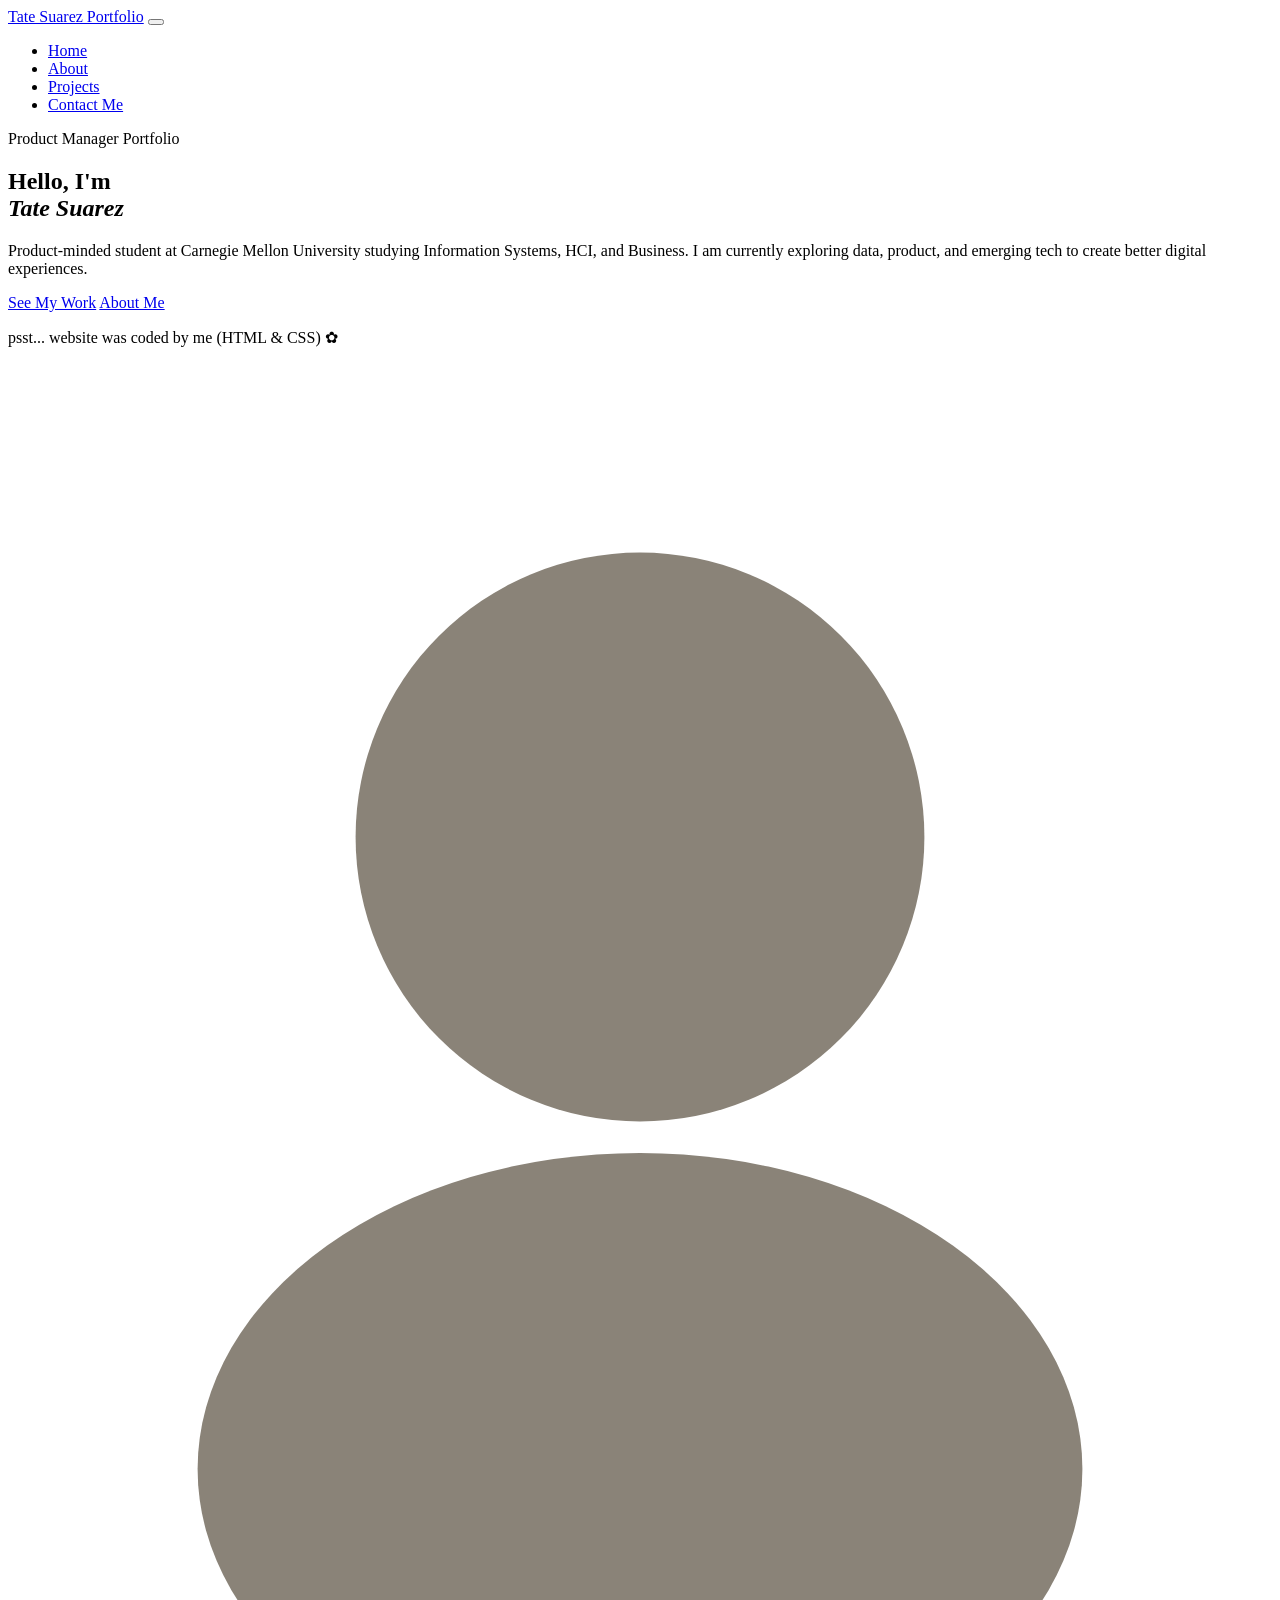
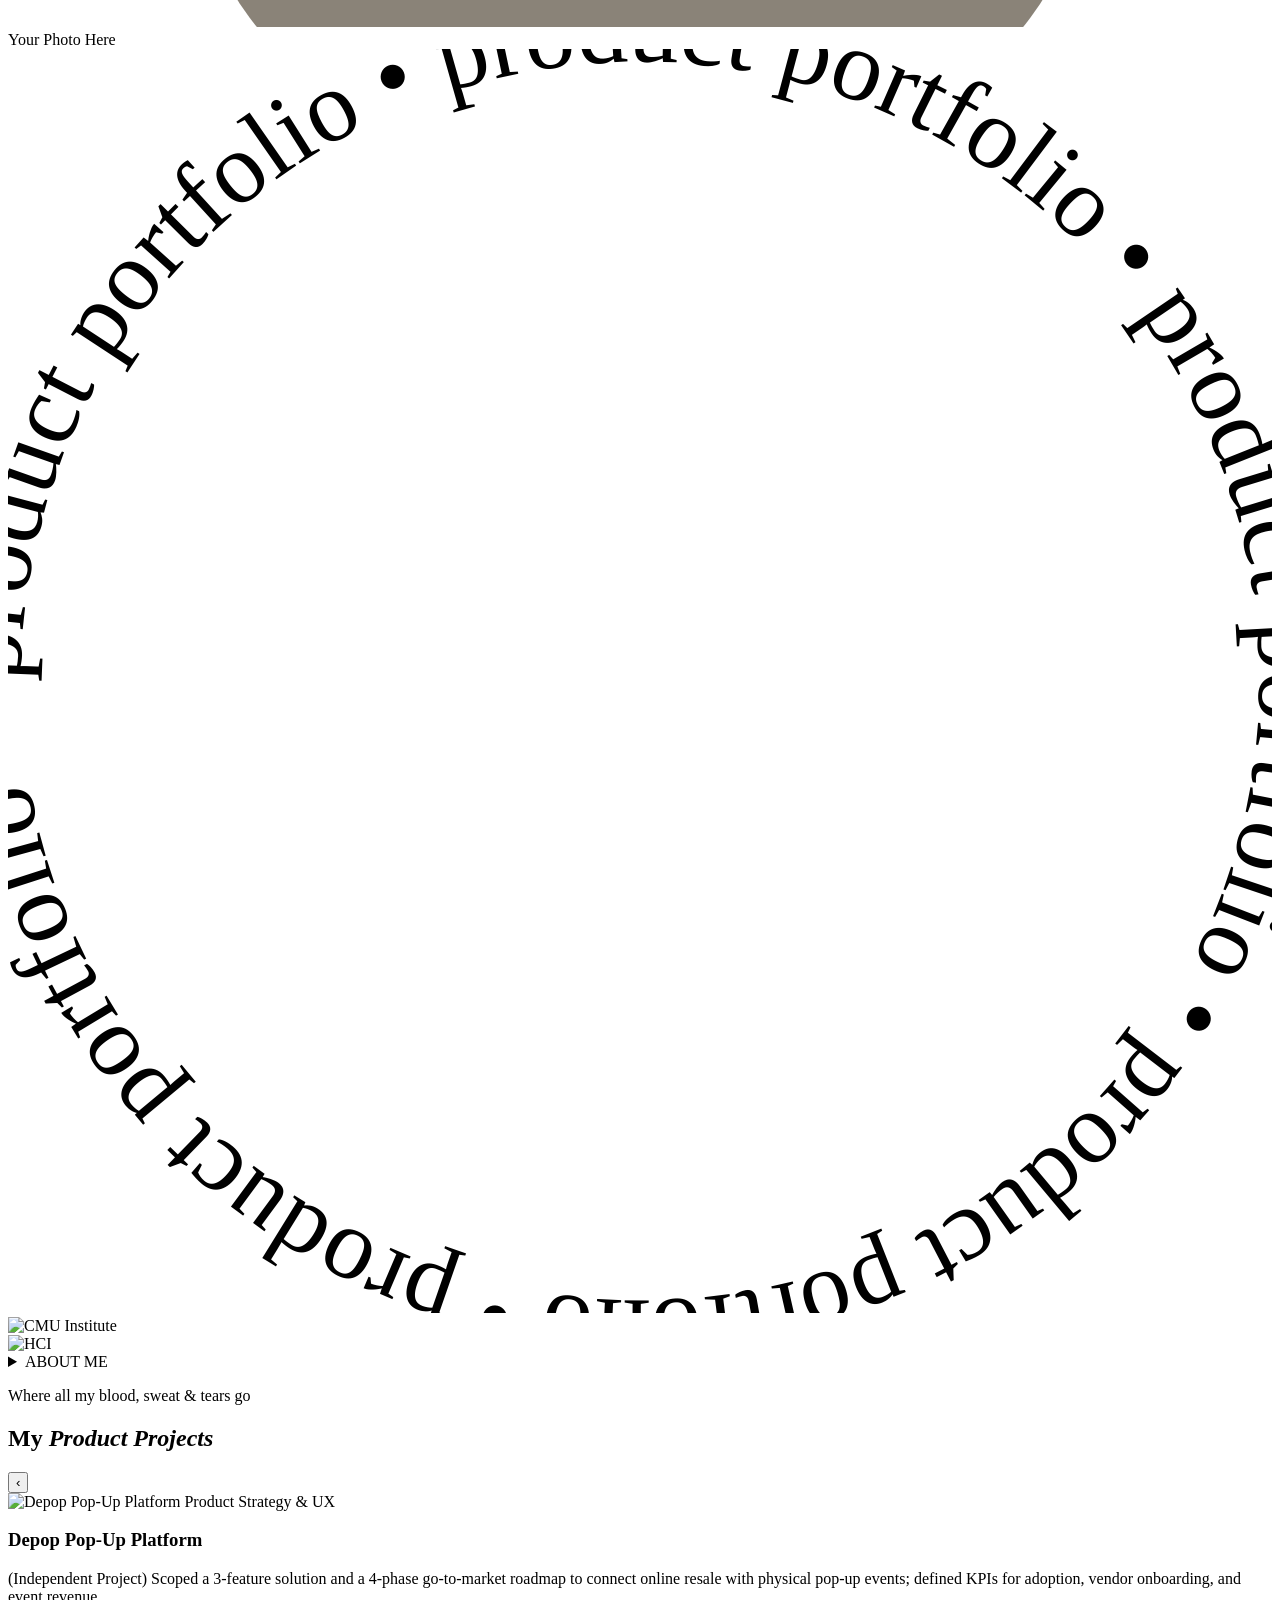
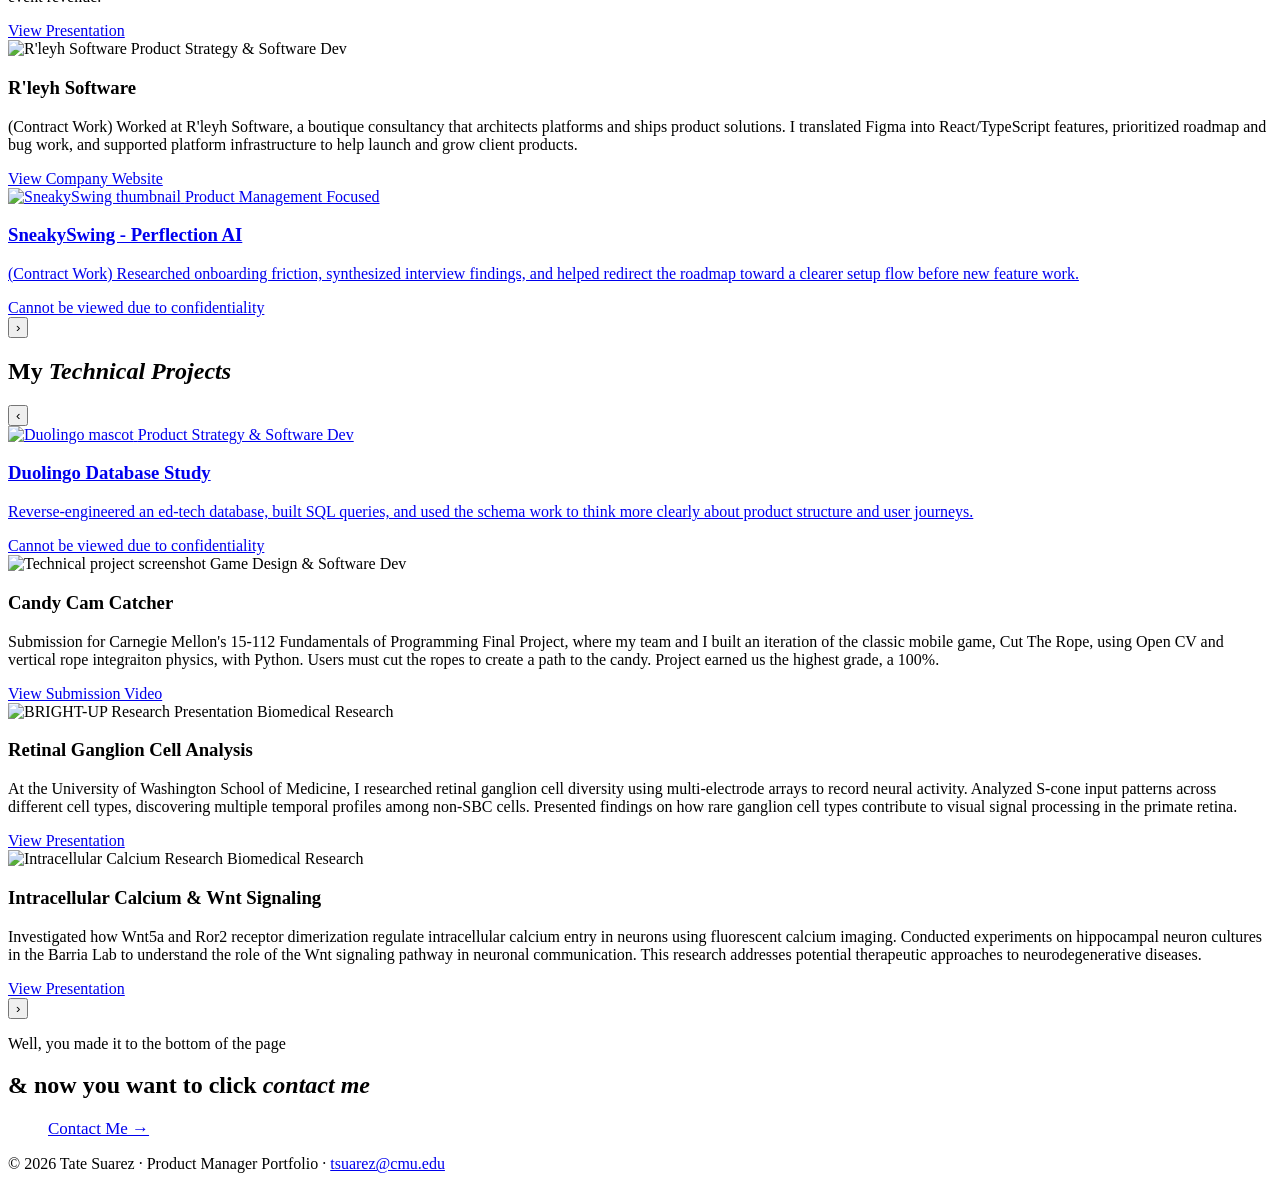
==== index.html @ 7cf2e7d7 "Add files via upload" ====
<!DOCTYPE html>
<html lang="en">
<head>
<meta charset="UTF-8" />
<meta name="viewport" content="width=device-width, initial-scale=1.0" />
<title>Your Name — Product Manager</title>
<link href="https://fonts.googleapis.com/css2?family=Playfair+Display:ital,wght@0,400;0,600;1,400&family=DM+Sans:wght@300;400;500&display=swap" rel="stylesheet" />
<link rel="stylesheet" href="styles/pm-portfolio.css" />
</head>
<body>

<!-- NAV -->
<nav>
  <a href="#home" class="nav-logo">Tate Suarez Portfolio</a>
  <button class="nav-toggle" id="nav-toggle" aria-label="Toggle navigation menu" aria-expanded="false" aria-controls="nav-links">
    <span></span><span></span><span></span>
  </button>
  <ul class="nav-links" id="nav-links">
    <li><a href="#home">Home</a></li>
    <li><a href="#about">About</a></li>
    <li><a href="#work">Projects</a></li>
    <li><a href="contact.html" class="nav-cta">Contact Me</a></li>
  </ul>
</nav>

<script>
(function(){
  const toggle = document.getElementById('nav-toggle');
  const links = document.getElementById('nav-links');
  if (!toggle || !links) return;
  toggle.addEventListener('click', function(){
    const isOpen = links.classList.toggle('open');
    toggle.classList.toggle('open', isOpen);
    toggle.setAttribute('aria-expanded', String(isOpen));
  });
  links.querySelectorAll('a').forEach(function(a){
    a.addEventListener('click', function(){
      links.classList.remove('open');
      toggle.classList.remove('open');
      toggle.setAttribute('aria-expanded', 'false');
    });
  });
})();
</script>

<!-- HERO -->
<section id="home">
  <div class="hero-text">
    <p class="hero-eyebrow">Product Manager Portfolio</p>
    <h1 class="hero-title">Hello, I'm<br><em>Tate Suarez</em></h1>
    <p class="hero-sub">Product-minded student at Carnegie Mellon University studying Information Systems, HCI, and Business. I am currently exploring data, product, and emerging tech to create better digital experiences.</p>
    <div class="hero-actions">
      <a href="#work" class="btn-primary">See My Work</a>
      <a href="#about" class="btn-secondary">About Me</a>
    </div>
    <p class="hero-note">psst... website was coded by me (HTML &amp; CSS) ✿</p>
  </div>

  <div class="hero-image-wrap">
    <div class="hero-image-frame">
      <!-- Profile photo (attempt multiple extensions; placeholder shown until load) -->
      <img id="profile-photo" data-base="img_pdf/newpfp" alt="Tate Suarez" style="display:none;" />
      <div class="hero-image-placeholder">
        <svg viewBox="0 0 80 80" fill="none" xmlns="http://www.w3.org/2000/svg">
          <circle cx="40" cy="30" r="18" fill="#8A8378"/>
          <ellipse cx="40" cy="70" rx="28" ry="20" fill="#8A8378"/>
        </svg>
        <span>Your Photo Here</span>
      </div>
      <svg class="circ-text" viewBox="0 0 200 200" aria-hidden="true">
        <defs>
          <path id="circlePath" d="M100,100 m -98,0 a98,98 0 1,1 196,0 a98,98 0 1,1 -196,0" />
        </defs>
        <text>
          <textPath href="#circlePath" startOffset="0">
            product portfolio • product portfolio • product portfolio • product portfolio • product portfolio •
          </textPath>
        </text>
      </svg>
    
    <div class="rect-badges" aria-hidden="true">
      <div class="rect-badge">
        <img src="img_pdf/is.png" alt="CMU Institute" />
      </div>
        <div class="rect-badge">
          <img src="img_pdf/hci.png" alt="HCI" />
        </div>
      </div>

      </div>
  </div>
</section>

<!-- ABOUT -->
<section id="about">
  <div class="section-inner">
    <details class="about-details">
      <summary class="section-label">ABOUT ME</summary>
      <div class="divider"></div>
      <div class="about-grid">
        <div class="about-body">
          <p>I'm a Carnegie Mellon junior who has worked across product, engineering, and research. I enjoy getting close to users, and helping my teams ship work that is not just useful, but USABLE. My background includes product discovery for an early-stage AI startup, feature work in TypeScript and React, and research analysis in various biomedical labs. My belief is simple: the execution of a product cannot be done, without the right balance of empathy.</p>
        </div>

        <!-- stat cards removed as requested -->

        <!-- Extras moved into About details -->
        <div class="extras-merged" style="margin-top:2.5rem;">
          <h2 class="extras-heading">Other <em style="font-family: var(--serif); font-style: italic; color: var(--accent);">Facts About Me</em></h2>

          <div class="extras-grid">
            <div class="extra-card">
              <div class="extra-icon">🎸</div>
              <h3 class="extra-title">Campus Programming</h3>
              <p class="extra-desc">As the Concerts Lead for CMU's Activities Board, I help manage large-scale concert programming and budgets, acting as a training ground for stakeholder coordination. Not only that but I love music, so this experience has been both professionally and personally rewarding.</p>
            </div>
            <div class="extra-card">
              <div class="extra-icon">🐾</div>
              <h3 class="extra-title">I'm a HUSTLER</h3>
              <p class="extra-desc">I've been working part-time jobs since the day I turned 15 (I got hired 2 weeks before my 15th birthday, haha). Since then I've worked in retail, food services, medical labs, babysitting, software engineering- you name it. Despite how small the role may seem, it taught me to be a relentless go-getter who thrives under pressure and never gives up on a goal.</p>
            </div>
            <div class="extra-card">
              <div class="extra-icon">🏆</div>
              <h3 class="extra-title">I'm a Builder</h3>
              <p class="extra-desc">As one of the build chairs, I co-led the construction of the Delta Gamma Spring Carnival booth, a 1.5‑story, 7-room, structure (size of a house), from the ground up. I framed the structure, coordinated trades, and managed materials procurement. The project sharpened my hands-on problem-solving while I helped coordinate 70+ members under tight deadlines.</p>
            </div>
            <div class="extra-card">
              <div class="extra-icon">🎓</div>
              <h3 class="extra-title">Full-Ride Scholar</h3>
              <p class="extra-desc">I'm a full-ride scholar at CMU, from a mix of financial aid and $120,000 worth of merit-based scholarship support. Coming from a low-income family background, thisexperience has taught me the value of hard work and perseverance. </p>
            </div>
          </div>
        </div>

      </div>
    </details>
  </div>
</section>

<script>
// Try multiple extensions to load the profile image and show it when found.
(function(){
  const imgEl = document.getElementById('profile-photo');
  if(!imgEl) return;
  const base = imgEl.dataset.base || 'profile_pic';
  const exts = ['.png','.jpg','.jpeg','.webp','.heic','-1.png'];
  let found = false;
  function tryNext(i){
    if(i>=exts.length) return;
    const testSrc = base + exts[i];
    const test = new Image();
    test.onload = function(){
      imgEl.src = testSrc;
      imgEl.style.display = 'block';
      const placeholder = imgEl.nextElementSibling;
      if(placeholder && placeholder.classList && placeholder.classList.contains('hero-image-placeholder')){
        placeholder.style.display = 'none';
      }
      found = true;
    };
    test.onerror = function(){ tryNext(i+1); };
    test.src = testSrc;
  }
  tryNext(0);
})();
</script>

<script>
// Carousel button behavior
document.addEventListener('DOMContentLoaded', function(){
  document.querySelectorAll('.carousel-wrap').forEach(function(wrap){
    var container = wrap.querySelector('.work-grid.carousel');
    var next = wrap.querySelector('.carousel-btn.next');
    var prev = wrap.querySelector('.carousel-btn.prev');
    if(!container) return;
    function pageWidth(){ return Math.round(container.clientWidth * 0.85); }
    next && next.addEventListener('click', function(){ container.scrollBy({ left: pageWidth(), behavior: 'smooth' }); });
    prev && prev.addEventListener('click', function(){ container.scrollBy({ left: -pageWidth(), behavior: 'smooth' }); });
  });
});
</script>

<!-- WORK -->
<section id="work">
  <div class="section-inner">
    <p class="section-label">Where all my blood, sweat &amp; tears go</p>
    <h2 class="section-heading">My <em>Product Projects</em></h2>
    <div class="divider"></div>

    <div class="carousel-wrap">
      <button class="carousel-btn prev" aria-label="Previous">‹</button>
      <div class="work-grid carousel" tabindex="0">

      <div class="project-card">
        <div class="project-thumb c1">
          <img src="img_pdf/depop.png" alt="Depop Pop-Up Platform" />
          <span class="project-tag">Product Strategy & UX</span>
        </div>
        <div class="project-body">
          <h3 class="project-title">Depop Pop-Up Platform</h3>
          <p class="project-desc"> (Independent Project) Scoped a 3-feature solution and a 4-phase go-to-market roadmap to connect online resale with physical pop-up events; defined KPIs for adoption, vendor onboarding, and event revenue.</p>
          <a href="img_pdf/Industry Presentation Project - Depop.pdf" class="project-link">View Presentation</a>
        </div>
      </div>

      <div class="project-card">
        <div class="project-thumb c2">
          <img src="img_pdf/rleyhpic.avif" alt="R'leyh Software" />
          <span class="project-tag">Product Strategy & Software Dev</span>
        </div>
        <div class="project-body">
          <h3 class="project-title">R'leyh Software</h3>
          <p class="project-desc">(Contract Work) Worked at R'leyh Software, a boutique consultancy that architects platforms and ships product solutions. I translated Figma into React/TypeScript features, prioritized roadmap and bug work, and supported platform infrastructure to help launch and grow client products.</p>
          <a href="https://rleyh.com" class="project-link">View Company Website</a>
        </div>
      </div>
      
      <a href="#work" class="project-card">
        <div class="project-thumb c1">
          <img src="img_pdf/sneakyswing.jpeg" alt="SneakySwing thumbnail" />
          <span class="project-tag">Product Management Focused</span>
        </div>
        <div class="project-body">
          <h3 class="project-title">SneakySwing - Perflection AI</h3>
          <p class="project-desc">(Contract Work) Researched onboarding friction, synthesized interview findings, and helped redirect the roadmap toward a clearer setup flow before new feature work.</p>
          <span class="project-link">Cannot be viewed due to confidentiality</span>
        </div>
      </a>

      </div>
      <button class="carousel-btn next" aria-label="Next">›</button>
    </div>

    <!-- Case Study Template removed -->
  </div>
</section>

<!-- MORE PROJECTS -->
<section id="more-projects">
  <div class="section-inner">
    <h2 class="section-heading">My <em>Technical Projects</em></h2>
    <div class="divider"></div>

    <div class="carousel-wrap">
      <button class="carousel-btn prev" aria-label="Previous">‹</button>
      <div class="work-grid carousel" tabindex="0">

      <a href="#hire" class="project-card">
        <div class="project-thumb c3">
          <img src="img_pdf/duologo.png" alt="Duolingo mascot" />
          <span class="project-tag">Product Strategy & Software Dev </span>
        </div>
        <div class="project-body">
          <h3 class="project-title">Duolingo Database Study</h3>
          <p class="project-desc"> Reverse-engineered an ed-tech database, built SQL queries, and used the schema work to think more clearly about product structure and user journeys.</p>
          <span class="project-link">Cannot be viewed due to confidentiality</span>
        </div>
      </a>
      
      <div class="project-card">
        <div class="project-thumb c1">
          <img src="img_pdf/Screenshot 2026-06-10 at 5.19.10 PM.png" alt="Technical project screenshot" />
          <span class="project-tag">Game Design & Software Dev</span>
        </div>
        <div class="project-body">
          <h3 class="project-title">Candy Cam Catcher</h3>
          <p class="project-desc"> Submission for Carnegie Mellon's 15-112 Fundamentals of Programming Final Project, where my team and I built an iteration of the classic mobile game, Cut The Rope, using Open CV and vertical rope integraiton physics, with Python. Users must cut the ropes to create a path to the candy. Project earned us the highest grade, a 100%. </p>
          <a href="https://www.youtube.com/watch?v=F8HrSRlx43c" class="project-link"> View Submission Video </a>
        </div>
      </div>

      <div class="project-card">
        <div class="project-thumb c2">
          <img src="img_pdf/medpic.jpg" alt="BRIGHT-UP Research Presentation" />
          <span class="project-tag">Biomedical Research</span>
        </div>
        <div class="project-body">
          <h3 class="project-title">Retinal Ganglion Cell Analysis</h3>
          <p class="project-desc">At the University of Washington School of Medicine, I researched retinal ganglion cell diversity using multi-electrode arrays to record neural activity. Analyzed S-cone input patterns across different cell types, discovering multiple temporal profiles among non-SBC cells. Presented findings on how rare ganglion cell types contribute to visual signal processing in the primate retina.</p>
          <a href="img_pdf/Tate_Suarez_GanglionCellResearch.pdf" class="project-link">View Presentation</a>
        </div>
      </div>

        <div class="project-card">
          <div class="project-thumb c3">
            <img src="img_pdf/medpic.jpg" alt="Intracellular Calcium Research" />
            <span class="project-tag">Biomedical Research</span>
          </div>
          <div class="project-body">
            <h3 class="project-title">Intracellular Calcium & Wnt Signaling</h3>
            <p class="project-desc">Investigated how Wnt5a and Ror2 receptor dimerization regulate intracellular calcium entry in neurons using fluorescent calcium imaging. Conducted experiments on hippocampal neuron cultures in the Barria Lab to understand the role of the Wnt signaling pathway in neuronal communication. This research addresses potential therapeutic approaches to neurodegenerative diseases.</p>
            <a href="img_pdf/Tate_Suarez_IntracellularCalciumResearch.pdf" class="project-link">View Presentation</a>
          </div>
        </div>
      </div>
      <button class="carousel-btn next" aria-label="Next">›</button>
    </div>
  </div>
</section>

<!-- Extras moved into About details (removed standalone section) -->

<!-- HIRE CTA -->
<section id="hire">
  <div class="section-inner">
    <p class="hire-label">Well, you made it to the bottom of the page</p>
    <h2 class="hire-heading">& now you want to click <em>contact me</em></h2>
    <a href="contact.html" class="btn-primary" style="font-size: 1.0625rem; padding: 1rem 2.5rem;">Contact Me →</a>
  </div>
</section>

<!-- FOOTER -->
<footer>
  <p>© 2026 Tate Suarez &middot; Product Manager Portfolio &middot; <a href="mailto:tsuarez@cmu.edu">tsuarez@cmu.edu</a></p>
</footer>

</body>
</html>
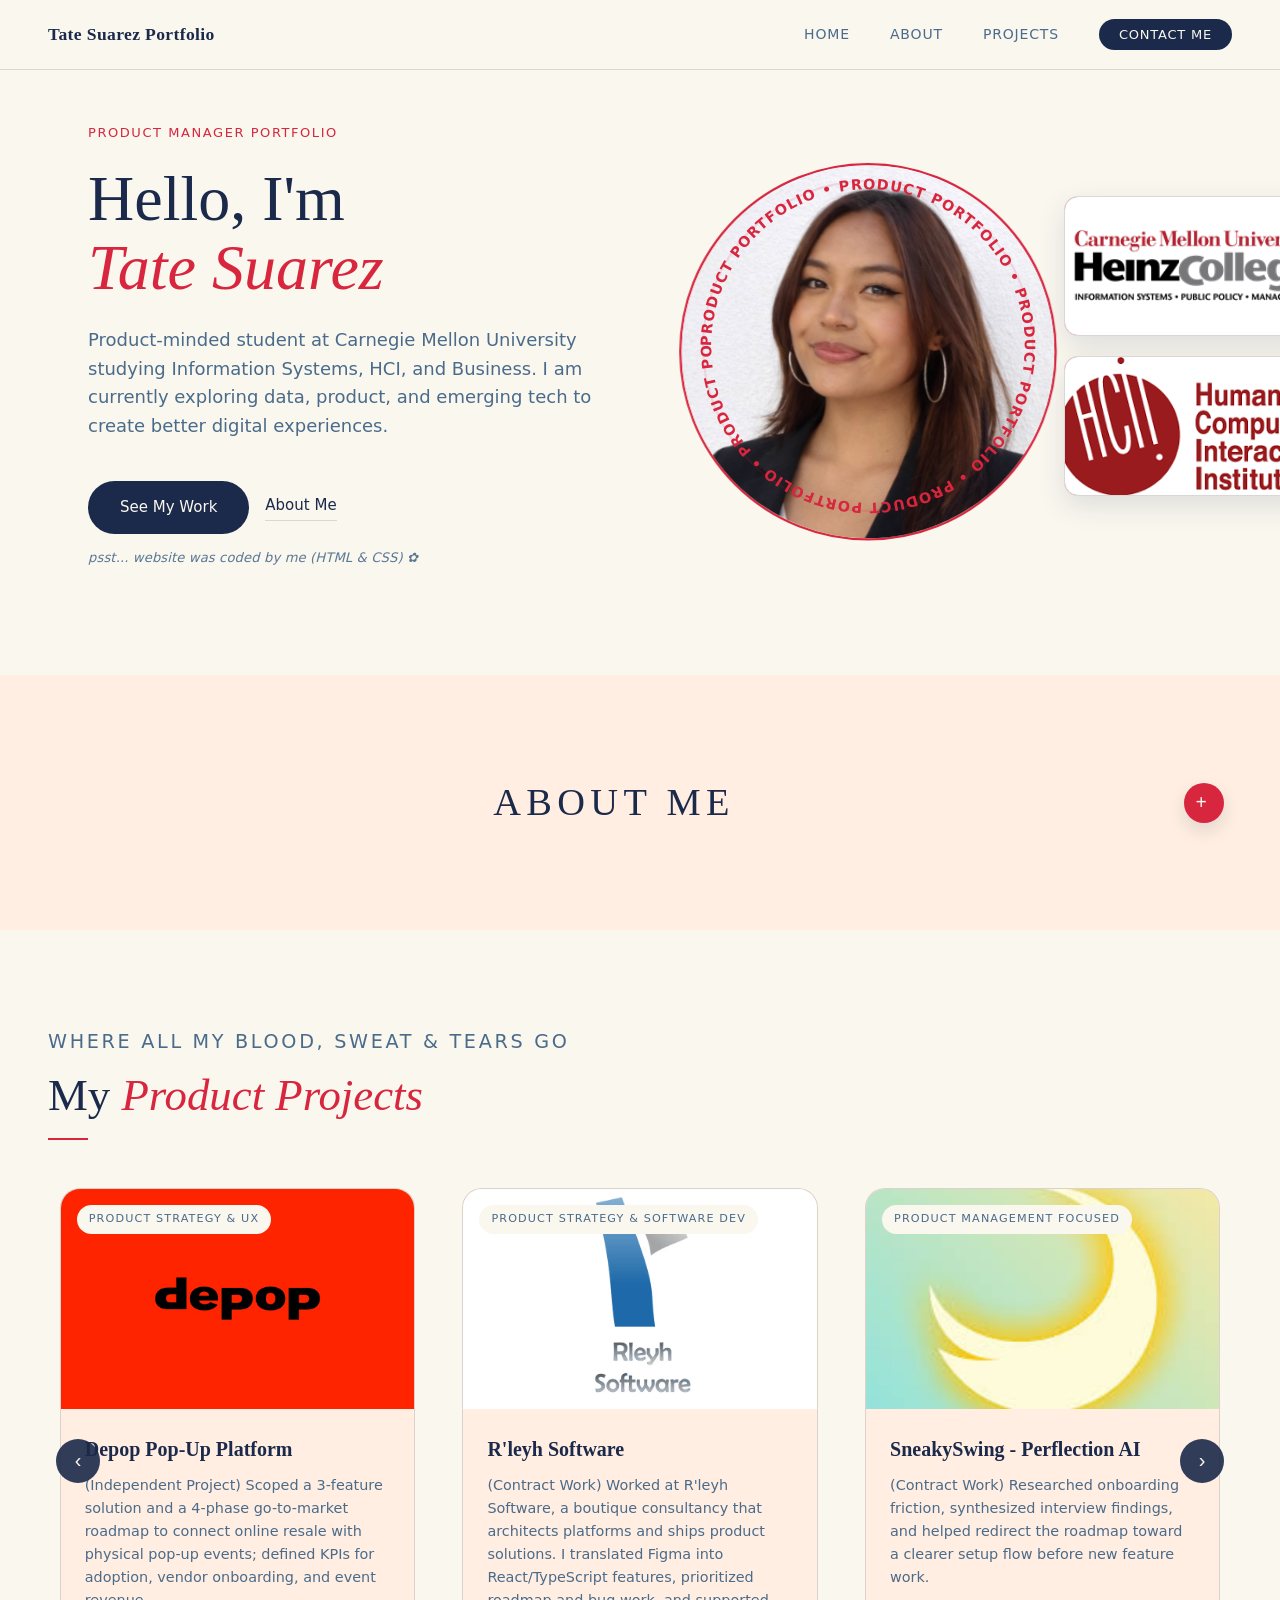
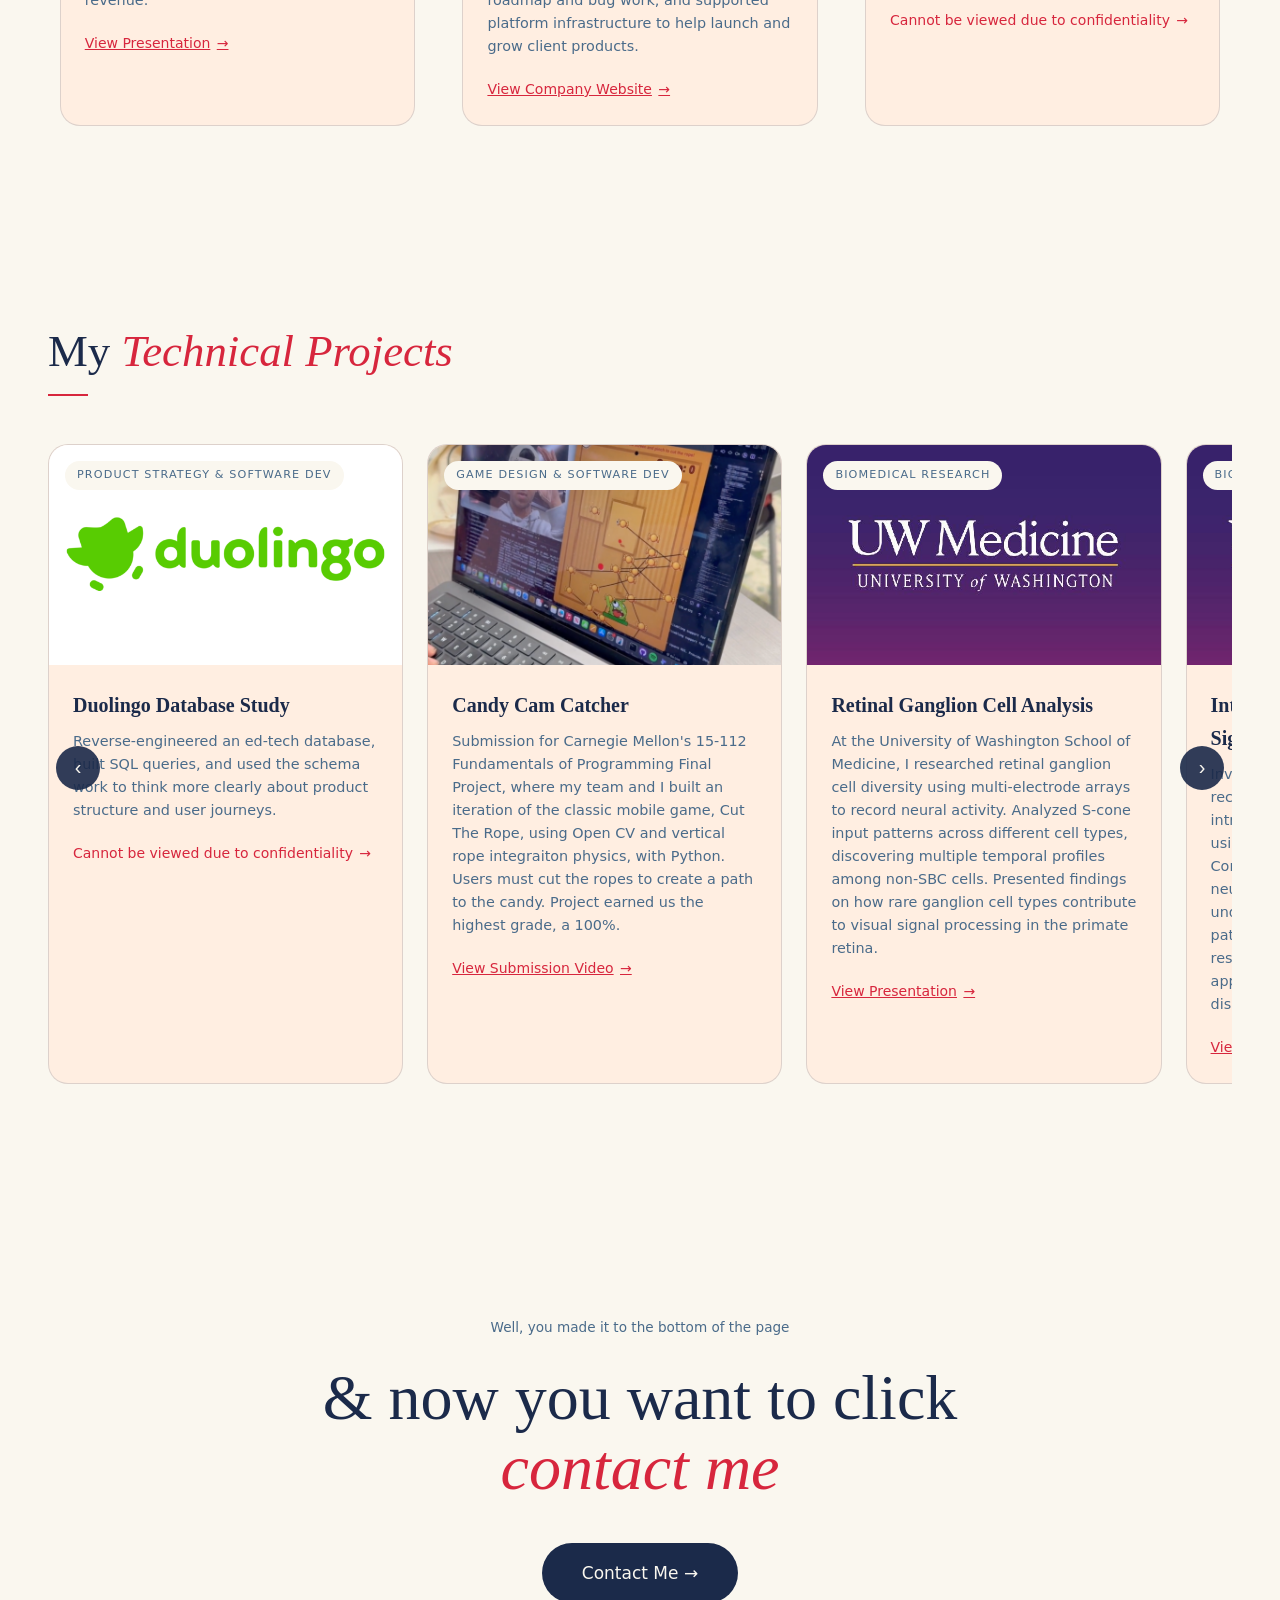
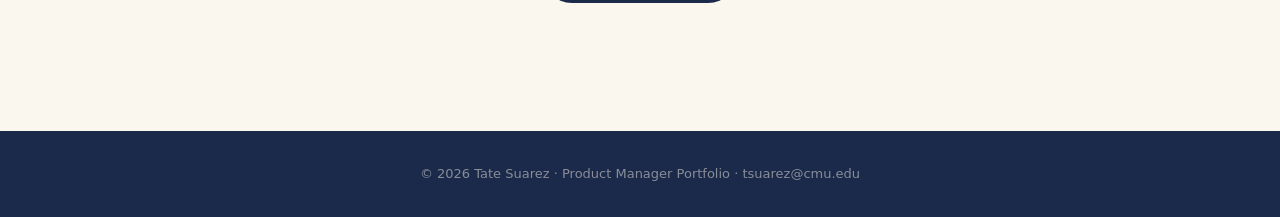
==== commit 58296d2f: "name of website" ====
--- a/index.html
+++ b/index.html
@@ -3,7 +3,7 @@
 <head>
 <meta charset="UTF-8" />
 <meta name="viewport" content="width=device-width, initial-scale=1.0" />
-<title>Your Name — Product Manager</title>
+<title>Tate Suarez - PM Portfolio</title>
 <link href="https://fonts.googleapis.com/css2?family=Playfair+Display:ital,wght@0,400;0,600;1,400&family=DM+Sans:wght@300;400;500&display=swap" rel="stylesheet" />
 <link rel="stylesheet" href="styles/pm-portfolio.css" />
 </head>
--- a/styles/pm-portfolio.css
+++ b/styles/pm-portfolio.css
@@ -0,0 +1,803 @@
+  *, *::before, *::after { box-sizing: border-box; margin: 0; padding: 0; }
+
+  :root {
+    --cream: #faf7ef;
+    --ink: #1B2A4A;
+    --ink-light: #4A6B8A;
+    --accent: #D7263D;
+    --accent-soft: #ffeee1;
+    --border: rgba(27,42,74,0.15);
+    --serif: 'Playfair Display', Georgia, serif;
+    --sans: 'DM Sans', system-ui, sans-serif;
+  }
+
+  html { scroll-behavior: smooth; }
+
+  body {
+    font-family: var(--sans);
+    background: var(--cream);
+    color: var(--ink);
+    font-size: 16px;
+    line-height: 1.65;
+  }
+
+  /* NAV */
+  nav {
+    position: fixed;
+    top: 0; left: 0; right: 0;
+    z-index: 100;
+    display: flex;
+    align-items: center;
+    justify-content: space-between;
+    padding: 1.25rem 3rem; /* increased header height */
+    background: var(--cream);
+    border-bottom: 1px solid var(--border);
+  }
+
+  .nav-logo {
+    font-family: var(--serif);
+    font-size: 1.1rem;
+    font-weight: 600;
+    color: var(--ink);
+    text-decoration: none;
+    letter-spacing: 0.02em;
+  }
+
+  .nav-links {
+    display: flex;
+    gap: 2.5rem;
+    list-style: none;
+  }
+
+  .nav-links a {
+    text-decoration: none;
+    color: var(--ink-light);
+    font-size: 0.875rem;
+    font-weight: 400;
+    letter-spacing: 0.06em;
+    text-transform: uppercase;
+    transition: color 0.2s;
+  }
+
+  .nav-links a:hover { color: var(--ink); }
+
+  .nav-cta {
+    background: var(--ink);
+    color: var(--cream) !important;
+    padding: 0.5rem 1.25rem;
+    border-radius: 100px;
+    font-size: 0.8125rem !important;
+    transition: background 0.2s !important;
+  }
+
+  .nav-cta:hover { background: var(--accent) !important; color: var(--ink) !important; }
+
+  .nav-toggle {
+    display: none;
+    flex-direction: column;
+    justify-content: center;
+    gap: 5px;
+    width: 32px;
+    height: 32px;
+    background: none;
+    border: none;
+    padding: 0;
+    cursor: pointer;
+    z-index: 110;
+  }
+
+  .nav-toggle span {
+    display: block;
+    width: 100%;
+    height: 2px;
+    background: var(--ink);
+    border-radius: 2px;
+    transition: transform 0.25s ease, opacity 0.25s ease;
+  }
+
+  .nav-toggle.open span:nth-child(1) { transform: translateY(7px) rotate(45deg); }
+  .nav-toggle.open span:nth-child(2) { opacity: 0; }
+  .nav-toggle.open span:nth-child(3) { transform: translateY(-7px) rotate(-45deg); }
+
+  /* HERO */
+  #home {
+    min-height: 75vh; /* increased from 60vh to lengthen hero */
+    display: grid;
+    grid-template-columns: 1fr 1fr;
+    align-items: center;
+    padding: 6rem 3rem 5rem; /* slightly more bottom padding */
+    gap: 4rem;
+    max-width: 1200px;
+    margin: 0 auto;
+  }
+
+  .hero-text { max-width: 540px; }
+
+  .hero-eyebrow {
+    font-size: 0.8125rem;
+    letter-spacing: 0.12em;
+    text-transform: uppercase;
+    color: var(--accent);
+    font-weight: 500;
+    margin-bottom: 1.25rem;
+  }
+
+  .hero-title {
+    font-family: var(--serif);
+    font-size: clamp(3rem, 5vw, 4.5rem);
+    line-height: 1.08;
+    font-weight: 400;
+    margin-bottom: 1.5rem;
+  }
+
+  .hero-title em {
+    font-style: italic;
+    color: var(--accent);
+  }
+
+  .hero-sub {
+    font-size: 1.125rem;
+    color: var(--ink-light);
+    margin-bottom: 2.5rem;
+    line-height: 1.6;
+    font-weight: 300;
+  }
+
+  .hero-actions {
+    display: flex;
+    gap: 1rem;
+    align-items: center;
+    flex-wrap: wrap;
+  }
+
+  .btn-primary {
+    background: var(--ink);
+    color: var(--cream);
+    padding: 0.875rem 2rem;
+    border-radius: 100px;
+    text-decoration: none;
+    font-size: 0.9375rem;
+    font-weight: 500;
+    transition: background 0.2s, transform 0.15s;
+    display: inline-block;
+  }
+
+  .btn-primary:hover { background: var(--accent); color: var(--ink); transform: translateY(-1px); }
+
+  .btn-secondary {
+    color: var(--ink);
+    text-decoration: none;
+    font-size: 0.9375rem;
+    font-weight: 400;
+    border-bottom: 1px solid var(--border);
+    padding-bottom: 2px;
+    transition: border-color 0.2s;
+  }
+
+  .btn-secondary:hover { border-color: var(--ink); }
+
+  .hero-note {
+    margin-top: 0.85rem;
+    font-size: 0.82rem;
+    color: var(--ink-light);
+    font-style: italic;
+    letter-spacing: 0.01em;
+    opacity: 0.9;
+  }
+
+  .hero-image-wrap {
+    position: relative;
+    display: flex;
+    justify-content: center;
+    transform: translateX(-64px);
+    transition: transform 200ms ease;
+  }
+
+  .hero-image-frame {
+    width: 320px;
+    height: 320px;
+    background: var(--accent-soft);
+    border-radius: 50%;
+    overflow: visible;
+    position: relative;
+    z-index: 1;
+  }
+
+  .hero-image-frame > img {
+    width: 100%;
+    height: 100%;
+    object-fit: cover;
+    object-position: center top;
+    border-radius: 50%;
+    display: block;
+    box-sizing: border-box;
+    border: 2px solid var(--accent);
+  }
+  /* Zoom the profile photo a bit more */
+  .hero-image-frame > img {
+    transform: scale(1.18);
+    transform-origin: 50% 40%;
+    will-change: transform;
+  }
+
+  .hero-image-placeholder {
+    width: 100%;
+    height: 100%;
+    display: flex;
+    flex-direction: column;
+    align-items: center;
+    justify-content: center;
+    color: #4A6B8A;
+    font-size: 0.875rem;
+    gap: 0.5rem;
+  }
+
+  .hero-image-placeholder svg {
+    width: 64px;
+    height: 64px;
+    opacity: 0.4;
+  }
+
+  /* Circular kinetic typography around profile picture */
+  .circ-text {
+    position: absolute;
+    inset: 0;
+    width: 100%;
+    height: 100%;
+    display: block;
+    pointer-events: none;
+    overflow: visible;
+  }
+
+  .circ-text text {
+    fill: var(--accent);
+    font-family: var(--sans);
+    font-weight: 600;
+    font-size: 9px;
+    letter-spacing: 0.08em;
+    text-transform: uppercase;
+  }
+
+  .circ-text { transform-origin: 50% 50%; animation: circ-rotate 14s linear infinite; }
+
+  @keyframes circ-rotate { from { transform: rotate(0deg); } to { transform: rotate(360deg); } }
+
+  /* Circular rings around the avatar */
+  .hero-image-frame::before {
+    content: '';
+    position: absolute;
+    left: -14px; top: -14px;
+    width: calc(100% + 28px);
+    height: calc(100% + 28px);
+    border-radius: 50%;
+    border: 8px solid var(--accent-soft);
+    pointer-events: none;
+    z-index: 0;
+  }
+
+  .hero-image-frame::after {
+    content: '';
+    position: absolute;
+    left: -6px; top: -6px;
+    width: calc(100% + 12px);
+    height: calc(100% + 12px);
+    border-radius: 50%;
+    border: 2px solid rgba(215,38,61,0.12);
+    pointer-events: none;
+    z-index: 0;
+  }
+
+  /* Rectangular stacked badges to the right of the profile */
+
+  .rect-badges {
+    position: absolute;
+    left: calc(100% + 36px); /* move further right to avoid intersecting when wider */
+    top: 50%;
+    transform: translateY(-50%);
+    display: flex;
+    flex-direction: column;
+    gap: 20px;
+    z-index: 4;
+    pointer-events: none;
+  }
+
+  .rect-badge {
+    width: 260px;
+    height: 140px;
+    border-radius: 14px;
+    overflow: hidden;
+    background: var(--cream);
+    box-shadow: 0 10px 28px rgba(27,42,74,0.12);
+    border: 1px solid var(--border);
+    box-sizing: border-box;
+    box-shadow: 0 10px 28px rgba(27,42,74,0.12), inset 0 0 0 3px var(--accent);
+  }
+
+  .rect-badge img { width: 100%; height: 100%; object-fit: cover; display: block; }
+
+  @media (max-width: 900px) {
+    .rect-badges {
+      position: static;
+      transform: none;
+      flex-direction: row;
+      flex-wrap: wrap;
+      justify-content: center;
+      gap: 10px;
+      margin-top: 1rem;
+      width: 100%;
+    }
+    .rect-badge { width: calc(50% - 5px); max-width: 190px; height: auto; aspect-ratio: 13 / 7; }
+  }
+
+
+  .hero-badge {
+    position: absolute;
+    bottom: -1rem;
+    right: -1.5rem;
+    background: var(--ink);
+    color: var(--cream);
+    padding: 1rem 1.5rem;
+    border-radius: 16px;
+    font-size: 0.8125rem;
+    font-weight: 500;
+    line-height: 1.4;
+    max-width: 160px;
+  }
+
+  .hero-badge span {
+    display: block;
+    font-size: 1.5rem;
+    font-family: var(--serif);
+    font-weight: 400;
+    margin-bottom: 0.25rem;
+  }
+
+  /* SECTION SHARED */
+  section { padding: 6rem 3rem; }
+
+  .section-inner { max-width: 1200px; margin: 0 auto; }
+
+  .section-label {
+    font-size: 1.2rem;
+    letter-spacing: 0.14em;
+    text-transform: uppercase;
+    color: var(--ink-light);
+    margin-bottom: 0.75rem;
+  }
+
+  /* Collapsible about section */
+  .about-details summary {
+    cursor: pointer;
+    display: block;
+    list-style: none;
+    outline: none;
+    user-select: none;
+    -webkit-user-select: none;
+    position: relative;
+    padding-right: 3.25rem;
+  }
+  .about-details summary::-webkit-details-marker { display: none; }
+  .about-details summary::after {
+    content: '+';
+    position: absolute;
+    right: 0.5rem;
+    top: 50%;
+    transform: translateY(-50%);
+    width: 40px;
+    height: 40px;
+    border-radius: 50%;
+    background: var(--accent);
+    color: var(--cream);
+    display: inline-flex;
+    align-items: center;
+    justify-content: center;
+    font-weight: 700;
+    font-size: 1.25rem;
+    box-shadow: 0 8px 18px rgba(27,42,74,0.12);
+    transition: transform 160ms ease, background 160ms ease;
+  }
+  .about-details summary:hover::after { transform: translateY(-50%) scale(1.05); }
+  .about-details[open] summary::after { content: '−'; background: var(--ink); color: var(--cream); }
+
+  /* Center the ABOUT summary label and use serif to match hero title */
+  .about-details summary.section-label { text-align: center; width: 100%; margin: 0 auto; font-family: var(--serif); font-size: clamp(1.75rem, 3vw, 2.5rem); color: var(--ink); }
+
+
+  .section-heading {
+    font-family: var(--serif);
+    font-size: clamp(2rem, 3.5vw, 3rem);
+    font-weight: 400;
+    line-height: 1.15;
+    margin-bottom: 1rem;
+  }
+
+  .section-heading em { font-style: italic; color: var(--accent); }
+
+  /* ABOUT */
+  #about { background: var(--accent-soft); }
+
+  .about-grid {
+    display: grid;
+    grid-template-columns: 1fr;
+    gap: 1.5rem;
+    align-items: start;
+    margin-top: 2rem;
+  }
+
+  .about-body {
+    font-size: 1.0625rem;
+    color: var(--ink-light);
+    line-height: 1.75;
+  }
+
+  .about-body p { margin-bottom: 1.25rem; }
+
+  .about-stats {
+    display: grid;
+    grid-template-columns: 1fr 1fr;
+    gap: 1.5rem;
+  }
+
+  .stat-card {
+    background: var(--cream);
+    border-radius: 16px;
+    padding: 1.5rem;
+    border: 1px solid var(--border);
+  }
+
+  .stat-card .num {
+    font-family: var(--serif);
+    font-size: 2.5rem;
+    font-weight: 400;
+    color: var(--accent);
+    line-height: 1;
+    margin-bottom: 0.5rem;
+  }
+
+  .stat-card .label {
+    font-size: 0.875rem;
+    color: var(--ink-light);
+  }
+
+  /* WORK */
+  #work { background: var(--cream); }
+
+  .work-grid {
+    display: grid;
+    grid-template-columns: repeat(3, 1fr);
+    gap: 1.5rem;
+    margin-top: 3rem;
+  }
+
+  .project-card {
+    background: var(--accent-soft);
+    border-radius: 20px;
+    overflow: hidden;
+    border: 1px solid var(--border);
+    transition: transform 0.25s, box-shadow 0.25s;
+    text-decoration: none;
+    color: inherit;
+    display: block;
+  }
+
+  .project-card:hover { transform: translateY(-6px); box-shadow: 0 20px 48px rgba(27,42,74,0.12); }
+
+  .project-thumb {
+    height: 220px;
+    background: var(--accent-soft);
+    position: relative;
+    overflow: hidden;
+    display: flex;
+    align-items: center;
+    justify-content: center;
+  }
+  .project-thumb.c1 { background: #FFB0B9; }
+  .project-thumb.c2 { background: #FF98A6; }
+  .project-thumb.c3 { background: var(--accent-soft); }
+
+  .thumb-placeholder {
+    font-family: var(--serif);
+    font-size: 4rem;
+    font-weight: 600;
+    color: rgba(255,255,255,0.5);
+  }
+
+  .project-thumb img {
+    width: 100%;
+    height: 100%;
+    object-fit: cover;
+    display: block;
+  }
+
+  .project-tag {
+    position: absolute;
+    top: 1rem;
+    left: 1rem;
+    background: var(--cream);
+    color: var(--ink-light);
+    font-size: 0.7rem;
+    letter-spacing: 0.1em;
+    text-transform: uppercase;
+    padding: 0.35rem 0.75rem;
+    border-radius: 100px;
+  }
+
+  .project-body { padding: 1.5rem; }
+
+  .project-title {
+    font-family: var(--serif);
+    font-size: 1.25rem;
+    font-weight: 600;
+    margin-bottom: 0.5rem;
+  }
+
+  .project-desc {
+    font-size: 0.9rem;
+    color: var(--ink-light);
+    margin-bottom: 1.25rem;
+    line-height: 1.6;
+  }
+
+  .case-study-template {
+    margin-top: 2.5rem;
+    background: linear-gradient(180deg, rgba(255,255,255,0.7), rgba(250,247,239,0.95));
+    border: 1px dashed rgba(27,42,74,0.18);
+    border-radius: 24px;
+    padding: 2rem;
+  }
+
+  .case-study-template-grid {
+    display: grid;
+    grid-template-columns: 1.2fr 0.8fr;
+    gap: 1.5rem;
+    margin-top: 1.5rem;
+  }
+
+  .case-study-panel {
+    background: var(--cream);
+    border: 1px solid var(--border);
+    border-radius: 18px;
+    padding: 1.5rem;
+  }
+
+  .case-study-label {
+    font-size: 0.75rem;
+    letter-spacing: 0.12em;
+    text-transform: uppercase;
+    color: var(--ink-light);
+    margin-bottom: 0.75rem;
+  }
+
+  .case-study-placeholder {
+    color: var(--ink-light);
+    font-size: 0.95rem;
+    line-height: 1.7;
+  }
+
+  .case-study-placeholder strong {
+    color: var(--ink);
+    font-weight: 500;
+  }
+
+  .project-link {
+    font-size: 0.875rem;
+    color: var(--accent);
+    font-weight: 500;
+    display: flex;
+    align-items: center;
+    gap: 0.4rem;
+  }
+
+  .project-link::after { content: '→'; }
+
+  .view-more-wrap { text-align: center; margin-top: 2.5rem; }
+
+  /* Carousel controls (only visible on small screens) */
+  .carousel-wrap { display: block; position: relative; }
+  .carousel-btn {
+    position: absolute;
+    top: 50%;
+    transform: translateY(-50%);
+    background: rgba(27,42,74,0.9);
+    color: var(--cream);
+    border: none;
+    width: 44px;
+    height: 44px;
+    border-radius: 50%;
+    display: none;
+    align-items: center;
+    justify-content: center;
+    font-size: 1.25rem;
+    cursor: pointer;
+    z-index: 10;
+  }
+  .carousel-btn.prev { left: 8px; }
+  .carousel-btn.next { right: 8px; }
+
+  /* Carousel variant of the work grid */
+  .work-grid.carousel { scroll-behavior: smooth; }
+
+  /* Make carousel active on wider screens too to avoid widow cards */
+  .work-grid.carousel {
+    display: flex;
+    gap: 1.5rem;
+    overflow-x: auto;
+    -webkit-overflow-scrolling: touch;
+    scroll-snap-type: x mandatory;
+    padding-bottom: 8px;
+  }
+  .work-grid.carousel .project-card {
+    flex: 0 0 30%;
+    min-width: 300px;
+    scroll-snap-align: center;
+    margin: 0 auto;
+  }
+  /* show carousel buttons on wider screens */
+  .carousel-btn { display: flex; }
+
+  /* PROCESS */
+  #process { background: var(--ink); color: var(--cream); }
+
+  #process .section-label { color: rgba(245,240,232,0.45); }
+  #process .section-heading { color: var(--cream); }
+  #process .section-heading em { color: var(--accent); }
+
+  .process-steps {
+    display: grid;
+    grid-template-columns: repeat(4, 1fr);
+    gap: 1.5rem;
+    margin-top: 3.5rem;
+  }
+
+  .step {
+    border-top: 1px solid rgba(245,240,232,0.2);
+    padding-top: 1.5rem;
+  }
+
+  .step-num {
+    font-family: var(--serif);
+    font-size: 3rem;
+    font-weight: 400;
+    color: rgba(245,240,232,0.18);
+    line-height: 1;
+    margin-bottom: 1rem;
+  }
+
+  .step-title {
+    font-family: var(--serif);
+    font-size: 1.125rem;
+    margin-bottom: 0.75rem;
+    font-weight: 600;
+  }
+
+  .step-desc { font-size: 0.9rem; color: rgba(245,240,232,0.6); line-height: 1.65; }
+
+  /* FUN FACTS / extras */
+  #extras { background: var(--accent-soft); }
+
+  .extras-heading {
+    font-family: var(--serif);
+    font-size: clamp(1.75rem, 2.5vw, 2.5rem);
+    font-weight: 400;
+    margin-bottom: 2.5rem;
+    line-height: 1.2;
+  }
+
+  .extras-grid {
+    display: flex;
+    gap: 1rem;
+    flex-wrap: wrap;
+    margin-top: 0.75rem;
+  }
+
+  .extra-card {
+    background: var(--cream);
+    border-radius: 16px;
+    padding: 1rem;
+    border: 1px solid var(--border);
+    flex: 0 0 calc(50% - 0.5rem);
+    display: flex;
+    gap: 0.75rem;
+    align-items: flex-start;
+  }
+
+  .extra-icon { font-size: 1.5rem; margin-top: 6px; }
+
+  .extra-title {
+    font-family: var(--serif);
+    font-size: 1.1rem;
+    font-weight: 600;
+    margin-bottom: 0.5rem;
+  }
+
+  .extra-desc { font-size: 0.9rem; color: var(--ink-light); line-height: 1.6; }
+
+  /* CTA / HIRE */
+  #hire {
+    background: var(--cream);
+    text-align: center;
+    padding: 8rem 3rem;
+  }
+
+  .hire-label { color: var(--ink-light); font-size: 0.85rem; margin-bottom: 1.5rem; }
+
+  .hire-heading {
+    font-family: var(--serif);
+    font-size: clamp(2.5rem, 5vw, 4.5rem);
+    font-weight: 400;
+    line-height: 1.1;
+    margin-bottom: 2.5rem;
+    max-width: 700px;
+    margin-left: auto;
+    margin-right: auto;
+  }
+
+  .hire-heading em { font-style: italic; color: var(--accent); }
+
+  /* FOOTER */
+  footer {
+    background: var(--ink);
+    color: rgba(245,240,232,0.5);
+    text-align: center;
+    padding: 2rem 3rem;
+    font-size: 0.8125rem;
+  }
+
+  footer a { color: rgba(245,240,232,0.5); text-decoration: none; }
+  footer a:hover { color: var(--cream); }
+
+  /* DIVIDER */
+  .divider { width: 40px; height: 2px; background: var(--accent); margin-bottom: 2rem; }
+
+  /* RESPONSIVE */
+  @media (max-width: 900px) {
+    nav { padding: 1.25rem 1.5rem; }
+    .nav-links { gap: 1.5rem; }
+    #home { grid-template-columns: 1fr; padding: 7rem 1.5rem 4rem; }
+    .hero-image-wrap { order: -1; transform: none; margin-bottom: 90px; }
+    .hero-image-frame { width: 240px; height: 240px; border-radius: 50%; }
+    .about-grid { grid-template-columns: 1fr; gap: 2.5rem; }
+    .work-grid { grid-template-columns: 1fr; }
+    /* transform grid into a horizontal carousel */
+    .work-grid.carousel {
+      display: flex;
+      gap: 1rem;
+      overflow-x: auto;
+      -webkit-overflow-scrolling: touch;
+      scroll-snap-type: x mandatory;
+      padding-bottom: 8px;
+    }
+    .work-grid.carousel .project-card {
+      flex: 0 0 82%;
+      min-width: 260px;
+      scroll-snap-align: center;
+      margin: 0 auto;
+    }
+    .carousel-btn { display: flex; }
+    .case-study-template-grid { grid-template-columns: 1fr; }
+    .process-steps { grid-template-columns: 1fr 1fr; }
+    .extras-grid { flex-direction: column; }
+    section { padding: 4rem 1.5rem; }
+    #hire { padding: 5rem 1.5rem; }
+  }
+
+  @media (max-width: 600px) {
+    .nav-toggle { display: flex; }
+    .nav-links {
+      display: none;
+      position: absolute;
+      top: 100%;
+      left: 0;
+      right: 0;
+      flex-direction: column;
+      align-items: flex-start;
+      gap: 1.25rem;
+      background: var(--cream);
+      border-bottom: 1px solid var(--border);
+      padding: 1.5rem 1.5rem 2rem;
+      box-shadow: 0 16px 28px rgba(27,42,74,0.08);
+    }
+    .nav-links.open { display: flex; }
+    .process-steps { grid-template-columns: 1fr; }
+    .about-stats { grid-template-columns: 1fr 1fr; }
+  }
